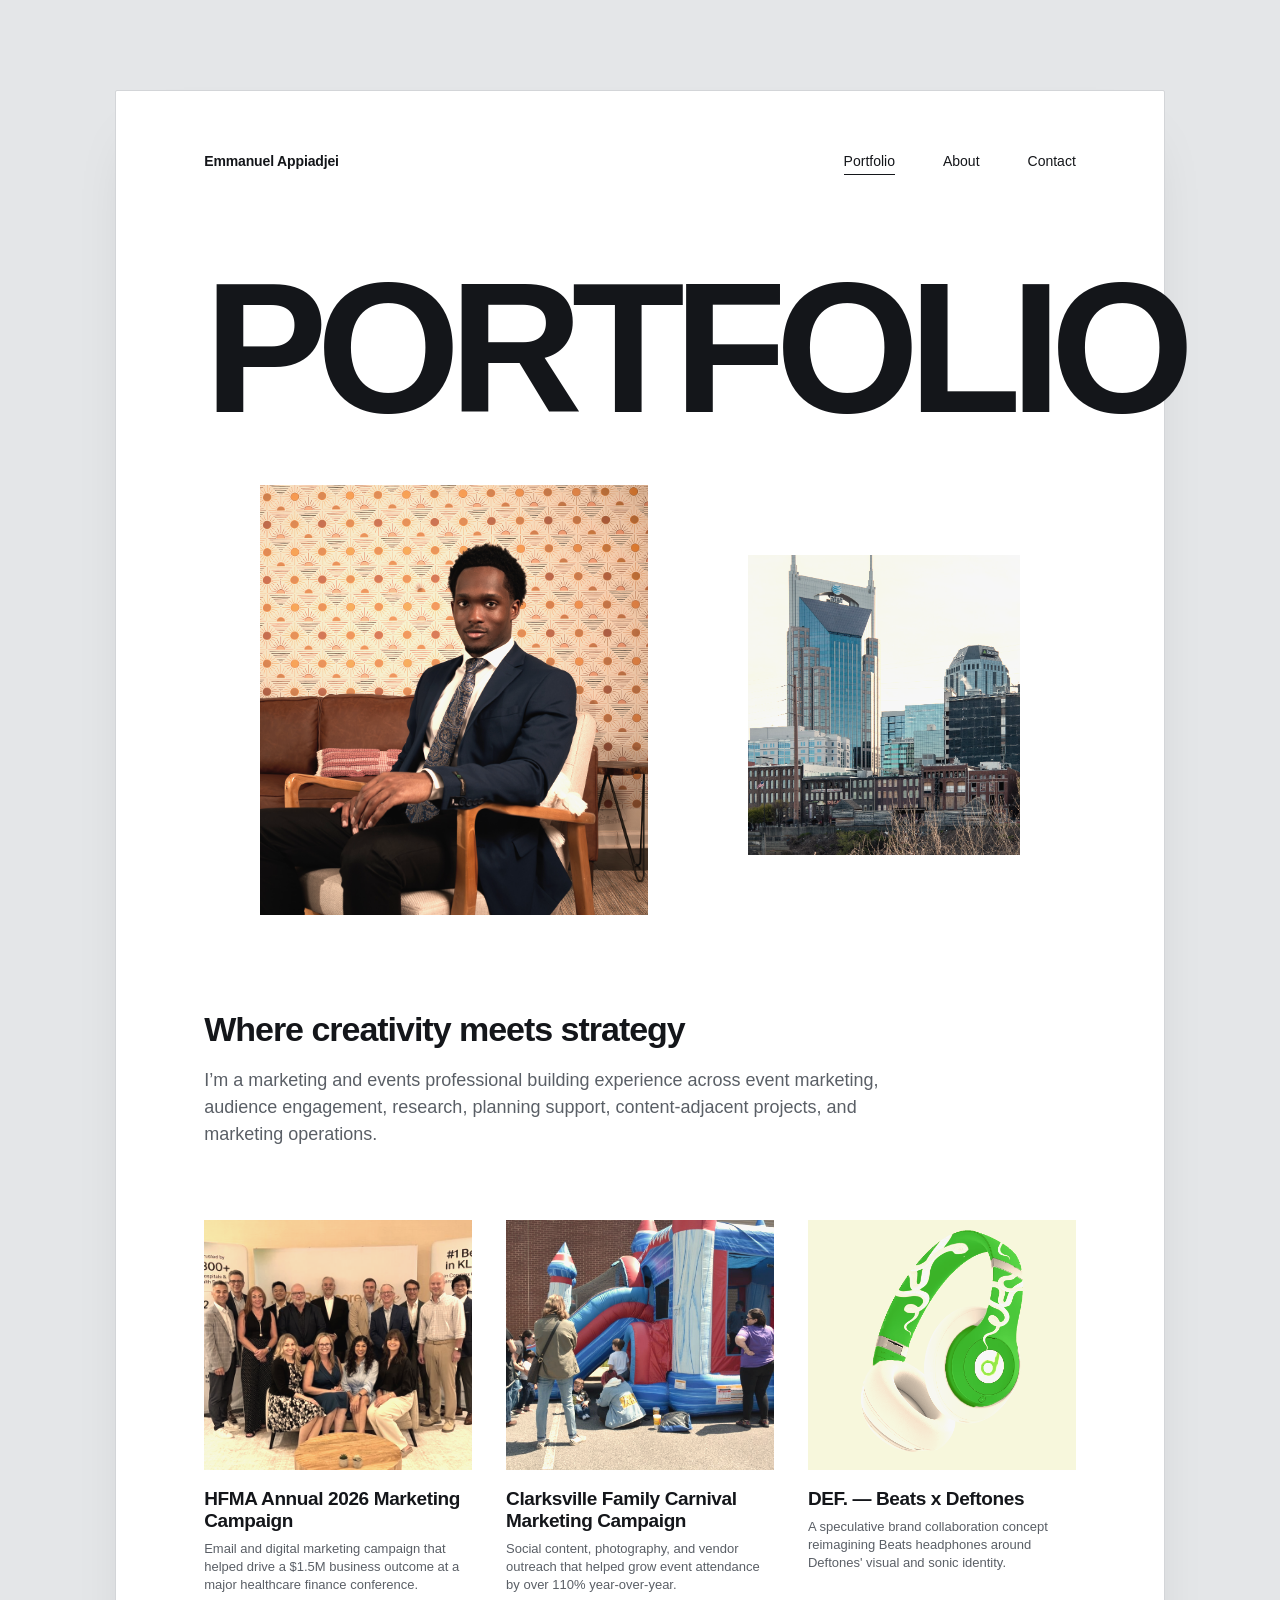
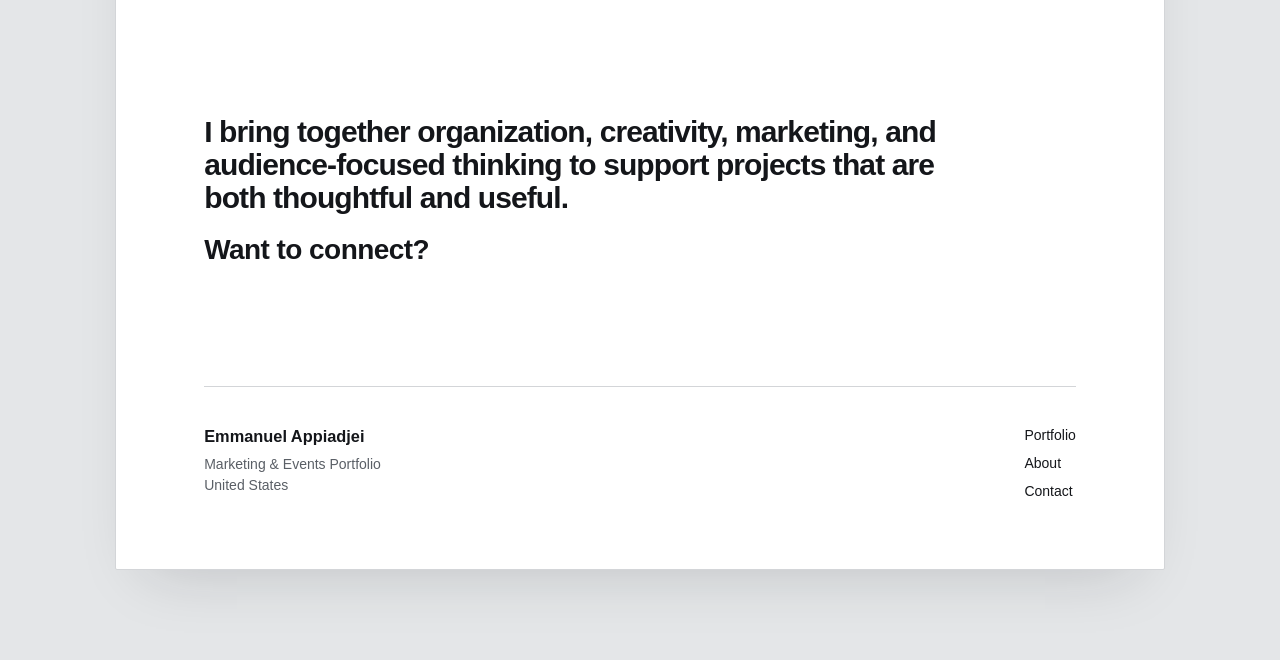
==== index.html @ 3b43c5be "Update index.html" ====
<!DOCTYPE html>
<html lang="en">
<head>
  <meta charset="UTF-8" />
  <meta name="viewport" content="width=device-width, initial-scale=1.0" />
  <title>Emmanuel Appiadjei | Marketing Portfolio</title>
  <link rel="stylesheet" href="style.css" />
</head>

<body>
  <main class="page">

    <header class="nav">
      <a href="index.html" class="brand">Emmanuel Appiadjei</a>

      <nav>
        <a href="index.html" class="active">Portfolio</a>
        <a href="#about">About</a>
        <a href="mailto:youremail@example.com">Contact</a>
      </nav>
    </header>

    <section class="hero">
      <h1>PORTFOLIO</h1>

      <div class="hero-images">
        <img src="images/hero-large.jpg" alt="Portrait" class="hero-image hero-image-large" />
        <img src="images/hero-small.jpg" alt="Landmark" class="hero-image hero-image-small" />
      </div>
    </section>

    <section id="about" class="intro">
      <h2>Where creativity meets strategy</h2>
      <p>
        I’m a marketing and events professional building experience across event marketing,
        audience engagement, research, planning support, content-adjacent projects, and
        marketing operations.
      </p>
    </section>

    <section class="selected-work">
      <div class="project-grid">

        <a href="hfma-annual.html" class="project-card">
          <img src="images/project-hfma.jpg" alt="HFMA Annual 2026 Marketing Campaign" class="project-image" />
          <h3>HFMA Annual 2026 Marketing Campaign</h3>
          <p>
            Email and digital marketing campaign that helped drive a $1.5M business outcome at a major healthcare finance conference.
          </p>
        </a>

        <a href="family-carnival-campaign.html" class="project-card">
          <img src="images/project-carnival.jpg" alt="Clarksville Family Carnival Marketing Campaign" class="project-image" />
          <h3>Clarksville Family Carnival Marketing Campaign</h3>
          <p>
            Social content, photography, and vendor outreach that helped grow event attendance by over 110% year-over-year.
          </p>
        </a>

        <a href="beats-deftones-campaign.html" class="project-card">
          <img src="images/project-deftones.jpg" alt="D. — Beats x Deftones Campaign Concept" class="project-image" />
          <h3>DEF. — Beats x Deftones</h3>
          <p>
            A speculative brand collaboration concept reimagining Beats headphones around Deftones' visual and sonic identity.
          </p>
        </a>

      </div>
    </section>

    <section class="statement">
      <p>
        I bring together organization, creativity, marketing, and audience-focused thinking
        to support projects that are both thoughtful and useful.
      </p>

      <h2>Want to connect?</h2>
    </section>

    <footer class="footer">
      <div>
        <h3>Emmanuel Appiadjei</h3>
        <p>Marketing & Events Portfolio</p>
        <p>United States</p>
      </div>

      <nav>
        <a href="index.html">Portfolio</a>
        <a href="#about">About</a>
        <a href="mailto:youremail@example.com">Contact</a>
      </nav>
    </footer>

  </main>
</body>
</html>
---- style.css ----
:root {
  --grey-backdrop: #e4e6e8;
  --ink: #14161a;
  --muted: #5a5f66;
  --hairline: #d3d5d8;
  --card: #ffffff;
}

* {
  margin: 0;
  padding: 0;
  box-sizing: border-box;
}

html {
  scroll-behavior: smooth;
}

body {
  font-family: "Helvetica Neue", Arial, Helvetica, sans-serif;
  background: var(--grey-backdrop);
  color: var(--ink);
}

.page {
  width: min(82%, 1180px);
  margin: 90px auto;
  background: var(--card);
  border: 1px solid var(--hairline);
  border-radius: 2px;
  box-shadow: 0 30px 60px -30px rgba(20, 22, 26, 0.18);
  padding: 62px 88px 70px;
}

/* NAVIGATION */

.nav {
  display: flex;
  justify-content: space-between;
  align-items: center;
  margin-bottom: 95px;
  font-size: 14px;
}

.brand {
  color: var(--ink);
  text-decoration: none;
  font-weight: 700;
  letter-spacing: -0.01em;
}

.nav nav {
  display: flex;
  gap: 48px;
}

.nav a {
  color: var(--ink);
  text-decoration: none;
  padding-bottom: 5px;
  border-bottom: 1px solid transparent;
  transition: border-color 0.2s ease;
}

.nav a.active,
.nav a:hover {
  border-bottom: 1px solid var(--ink);
}

/* HERO */

.hero h1 {
  font-size: clamp(88px, 15vw, 185px);
  line-height: 0.85;
  letter-spacing: -0.06em;
  font-weight: 800;
  margin-bottom: 58px;
  text-align: center;
}

.hero-images {
  display: grid;
  grid-template-columns: 1fr 0.7fr;
  gap: 100px;
  align-items: start;
  max-width: 760px;
  margin: 0 auto 95px;
}

.hero-image {
  display: block;
  width: 100%;
  filter: sepia(0.4) saturate(1.3) hue-rotate(-8deg) brightness(1.08) contrast(0.94);
  object-fit: cover;
  background-color: #d9d9d9;
}

.hero-image-large {
  height: 430px;
}

.hero-image-small {
  height: 300px;
  margin-top: 70px;
}

/* INTRO */

.intro {
  margin-bottom: 72px;
}

.intro h2 {
  font-size: 34px;
  letter-spacing: -0.03em;
  font-weight: 600;
  margin-bottom: 18px;
}

.intro p {
  max-width: 680px;
  color: var(--muted);
  font-size: 18px;
  line-height: 1.5;
}

/* PROJECTS */

.selected-work {
  margin-bottom: 120px;
}

.project-grid {
  display: grid;
  grid-template-columns: repeat(3, 1fr);
  gap: 34px;
}

.project-card {
  display: block;
  color: var(--ink);
  text-decoration: none;
}

.project-card:hover h3 {
  text-decoration: underline;
}

.project-card:hover .project-image {
  transform: translateY(-5px);
}

.project-image {
  display: block;
  width: 100%;
  height: 250px;
  margin-bottom: 18px;
  filter: sepia(0.4) saturate(1.3) hue-rotate(-8deg) brightness(1.08) contrast(0.94);
  object-fit: cover;
  background-color: #dcdcdc;
  transition: transform 0.25s ease;
}

.project-card h3 {
  font-size: 19px;
  line-height: 1.15;
  letter-spacing: -0.02em;
  font-weight: 600;
  margin-bottom: 8px;
}

.project-card p {
  color: var(--muted);
  font-size: 13px;
  line-height: 1.4;
}

/* STATEMENT */

.statement {
  max-width: 760px;
  margin-bottom: 120px;
}

.statement p {
  font-size: 30px;
  line-height: 1.1;
  font-weight: 700;
  letter-spacing: -0.03em;
  margin-bottom: 20px;
}

.statement h2 {
  font-size: 28px;
  font-weight: 600;
  letter-spacing: -0.02em;
}

/* FOOTER */

.footer {
  display: flex;
  justify-content: space-between;
  align-items: flex-start;
  padding-top: 40px;
  border-top: 1px solid var(--hairline);
  font-size: 14px;
}

.footer h3 {
  margin-bottom: 10px;
  font-weight: 600;
}

.footer p {
  color: var(--muted);
  margin-bottom: 5px;
}

.footer nav {
  display: flex;
  flex-direction: column;
  gap: 12px;
}

.footer a {
  color: var(--ink);
  text-decoration: none;
}

.footer a:hover {
  text-decoration: underline;
}

/* CASE STUDY PAGES */

.case-page {
  width: min(82%, 1180px);
  margin: 90px auto;
  background: var(--card);
  border: 1px solid var(--hairline);
  border-radius: 2px;
  box-shadow: 0 30px 60px -30px rgba(20, 22, 26, 0.18);
  padding: 62px 88px 80px;
}

.back-link {
  display: inline-block;
  margin-bottom: 60px;
  color: var(--ink);
  text-decoration: none;
  font-size: 14px;
}

.back-link:hover {
  text-decoration: underline;
}

.case-hero h1 {
  font-size: clamp(54px, 8vw, 110px);
  line-height: 0.95;
  letter-spacing: -0.045em;
  font-weight: 800;
  margin-bottom: 28px;
}

.case-subtitle {
  max-width: 760px;
  font-size: 24px;
  line-height: 1.3;
  font-weight: 600;
  color: var(--muted);
  margin-bottom: 70px;
}

.case-details {
  display: grid;
  grid-template-columns: repeat(3, 1fr);
  gap: 34px;
  padding: 28px 0;
  border-top: 1px solid var(--hairline);
  border-bottom: 1px solid var(--hairline);
  margin-bottom: 75px;
}

.case-details h3 {
  font-size: 13px;
  text-transform: uppercase;
  letter-spacing: 0.12em;
  margin-bottom: 12px;
  color: var(--muted);
}

.case-details p {
  color: var(--ink);
  line-height: 1.4;
}

.case-section {
  margin-bottom: 60px;
}

.case-section h2 {
  font-size: 34px;
  font-weight: 600;
  letter-spacing: -0.03em;
  margin-bottom: 18px;
}

.case-section p,
.case-section li {
  font-size: 18px;
  line-height: 1.55;
  color: var(--muted);
}

.case-section ul {
  padding-left: 22px;
}

.case-section a {
  color: var(--ink);
  text-decoration: underline;
  text-decoration-color: var(--hairline);
}

.case-section a:hover {
  text-decoration-color: var(--ink);
}

/* CANVA EMBED */

.canva-embed {
  position: relative;
  width: 100%;
  height: 0;
  padding-top: 56.25%;
  margin: 24px 0 12px;
  overflow: hidden;
  border-radius: 4px;
  border: 1px solid var(--hairline);
}

.canva-embed iframe {
  position: absolute;
  width: 100%;
  height: 100%;
  top: 0;
  left: 0;
  border: none;
}

.canva-credit {
  font-size: 13px;
  color: var(--muted);
}

/* CASE HIGHLIGHT STAT */

.case-highlight {
  border-top: 1px solid var(--hairline);
  border-bottom: 1px solid var(--hairline);
  padding: 40px 0;
  margin-bottom: 75px;
}

.highlight-number {
  font-size: clamp(48px, 8vw, 84px);
  font-weight: 800;
  letter-spacing: -0.03em;
  line-height: 1;
  margin-bottom: 12px;
}

.highlight-label {
  max-width: 520px;
  font-size: 16px;
  line-height: 1.4;
  color: var(--muted);
}

/* SPLIT HIGHLIGHT (main stat + smaller secondary stat) */

.case-highlight-split {
  display: flex;
  gap: 48px;
  border-top: 1px solid var(--hairline);
  border-bottom: 1px solid var(--hairline);
  padding: 40px 0;
  margin-bottom: 75px;
}

.highlight-main {
  flex: 1;
}

.highlight-secondary {
  flex: 1;
  padding-left: 48px;
  border-left: 1px solid var(--hairline);
}

.highlight-secondary-kicker {
  font-size: 12px;
  text-transform: uppercase;
  letter-spacing: 0.1em;
  color: var(--muted);
  margin-bottom: 10px;
}

.highlight-secondary-number {
  font-size: clamp(28px, 4vw, 40px);
  font-weight: 800;
  letter-spacing: -0.02em;
  color: var(--ink);
  margin-bottom: 10px;
}

.highlight-secondary-label {
  max-width: 420px;
  font-size: 14px;
  line-height: 1.45;
  color: var(--muted);
}

/* CASE GALLERY */

.case-gallery {
  display: grid;
  grid-template-columns: repeat(3, 1fr);
  grid-auto-rows: 160px;
  gap: 16px;
  margin-bottom: 75px;
}

.case-gallery img {
  display: block;
  width: 100%;
  height: 100%;
  object-fit: cover;
  filter: sepia(0.4) saturate(1.3) hue-rotate(-8deg) brightness(1.08) contrast(0.94);
}

.case-gallery .g-large {
  grid-column: span 2;
  grid-row: span 2;
}

/* WIDE GALLERY (clean 2x2 grid) */

.case-gallery-wide {
  display: grid;
  grid-template-columns: repeat(2, 1fr);
  gap: 16px;
  margin-bottom: 50px;
}

.case-gallery-wide img {
  display: block;
  width: 100%;
  height: 260px;
  object-fit: cover;
  filter: sepia(0.4) saturate(1.3) hue-rotate(-8deg) brightness(1.08) contrast(0.94);
  border-radius: 1px;
}

/* VIDEO EMBED */

.case-video {
  display: flex;
  gap: 32px;
  align-items: center;
  margin-bottom: 75px;
  padding-top: 40px;
  border-top: 1px solid var(--hairline);
}

.case-video-text {
  flex: 1;
  min-width: 0;
}

.case-video-label {
  font-size: 22px;
  font-weight: 600;
  letter-spacing: -0.02em;
  color: var(--ink);
  margin-bottom: 10px;
}

.case-video-caption {
  font-size: 15px;
  line-height: 1.5;
  color: var(--muted);
  max-width: 380px;
}

.case-video-embed {
  flex: 0 0 auto;
  width: 280px;
}

.case-video-embed iframe {
  border-radius: 2px;
}

/* MOBILE */

@media (max-width: 850px) {
  .page,
  .case-page {
    width: 94%;
    margin: 24px auto;
    padding: 34px 24px 50px;
  }

  .nav {
    align-items: flex-start;
    gap: 20px;
    margin-bottom: 65px;
  }

  .nav nav {
    gap: 20px;
    font-size: 12px;
  }

  .hero h1 {
    font-size: clamp(64px, 20vw, 120px);
  }

  .hero-images {
    grid-template-columns: 1fr;
    gap: 24px;
    margin-bottom: 65px;
  }

  .hero-image-large,
  .hero-image-small {
    height: 280px;
    margin-top: 0;
  }

  .project-grid,
  .case-details {
    grid-template-columns: 1fr;
  }

  .statement p {
    font-size: 24px;
  }

  .footer {
    flex-direction: column;
    gap: 36px;
  }

  .case-gallery {
    grid-template-columns: 1fr;
    grid-auto-rows: 200px;
  }

  .case-gallery .g-large {
    grid-column: span 1;
    grid-row: span 1;
    height: 220px;
  }

  .highlight-number {
    font-size: 56px;
  }

  .case-highlight-split {
    flex-direction: column;
    gap: 24px;
  }

  .highlight-secondary {
    padding-left: 0;
    border-left: none;
    padding-top: 20px;
    border-top: 1px solid var(--hairline);
  }

  .case-gallery-wide {
    grid-template-columns: 1fr;
  }

  .case-gallery-wide img {
    height: 220px;
  }

  .case-video {
    flex-direction: column-reverse;
    align-items: flex-start;
    gap: 20px;
  }

  .case-video-embed {
    width: 100%;
    max-width: 320px;
  }
}
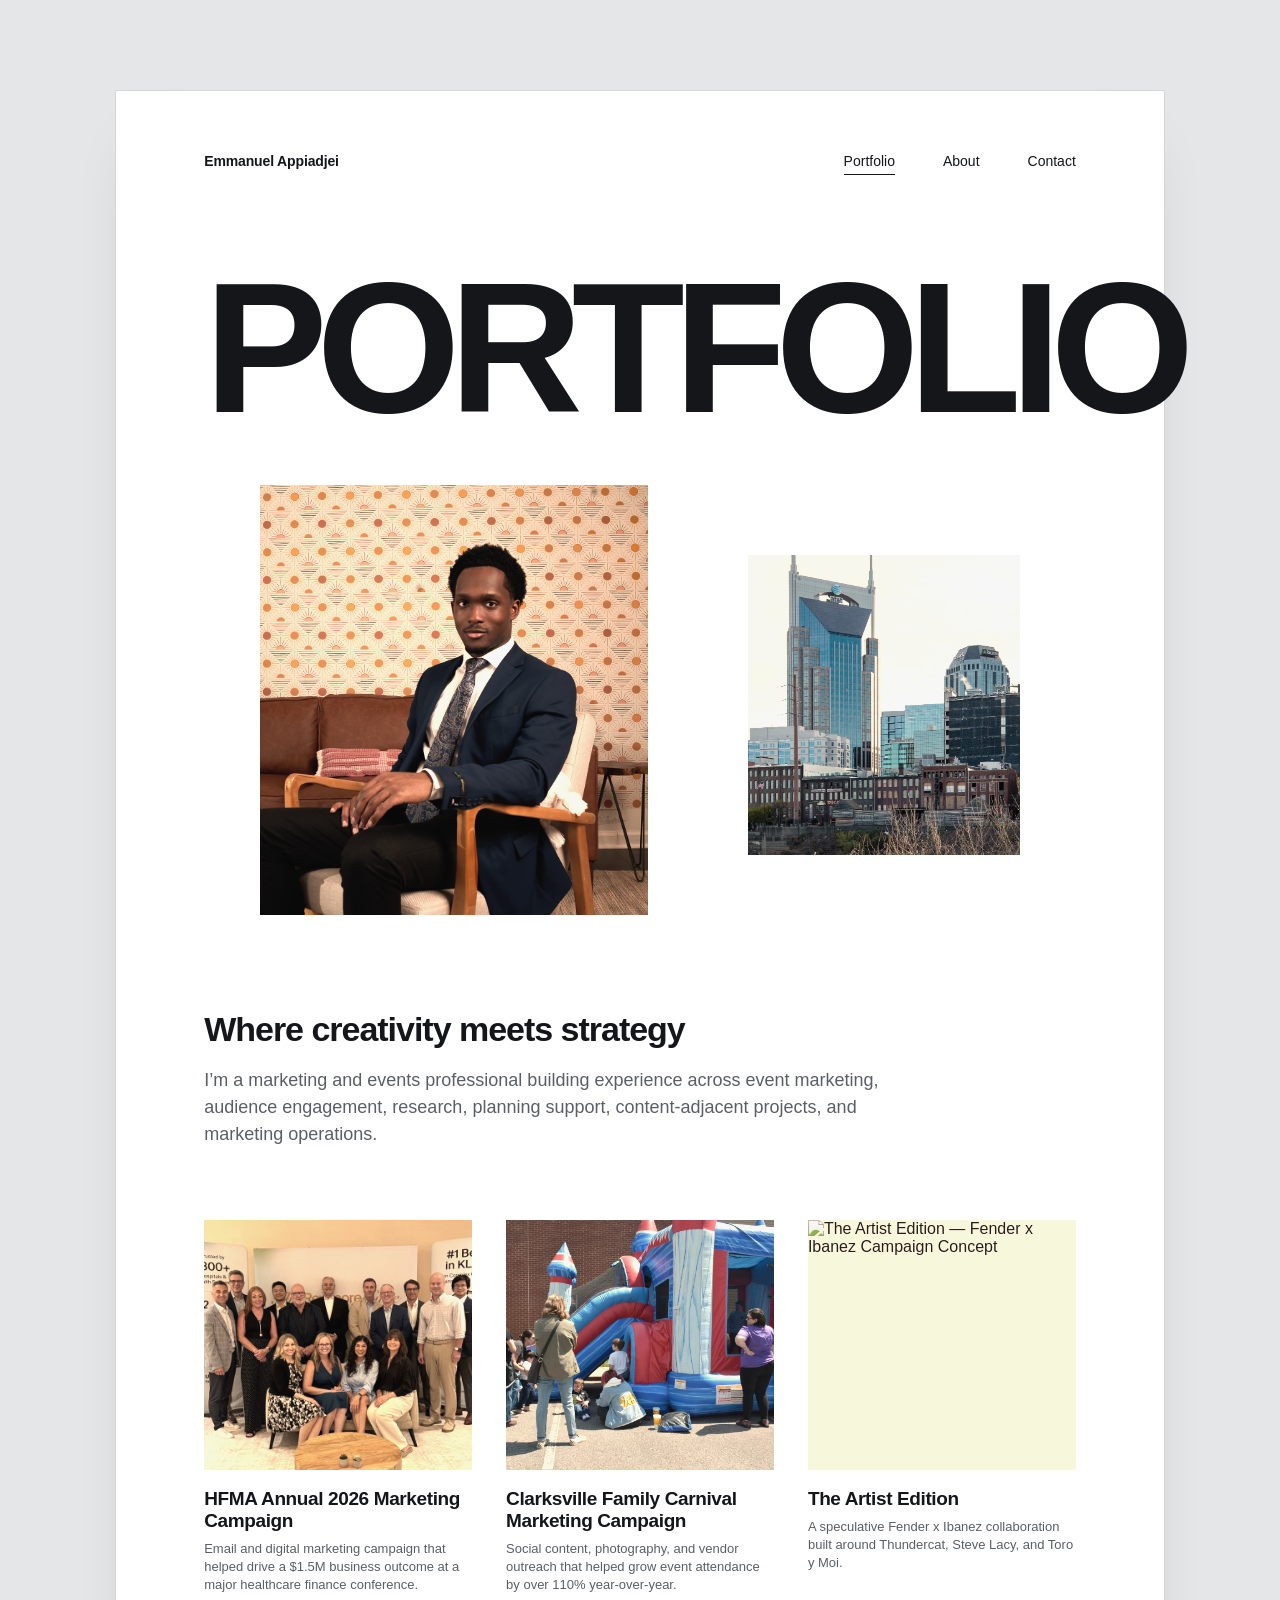
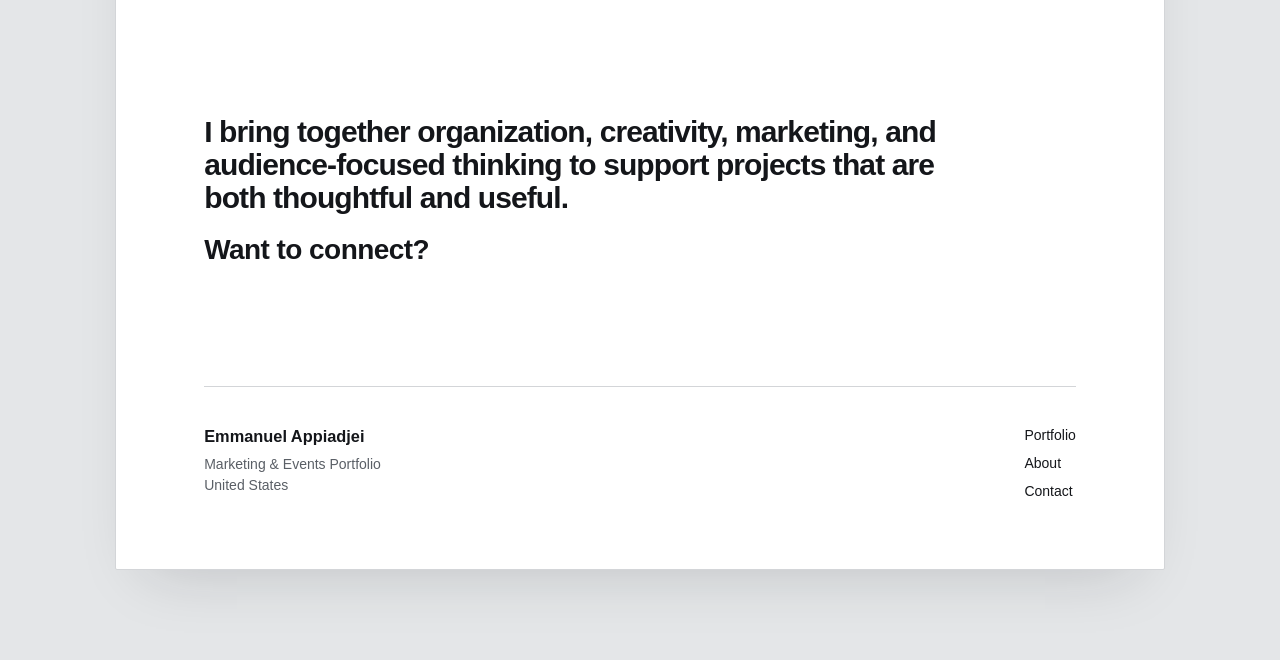
==== commit ad8fcb50: "Update index.html" ====
--- a/index.html
+++ b/index.html
@@ -57,11 +57,11 @@
           </p>
         </a>
 
-        <a href="beats-deftones-campaign.html" class="project-card">
-          <img src="images/project-deftones.jpg" alt="D. — Beats x Deftones Campaign Concept" class="project-image" />
-          <h3>DEF. — Beats x Deftones</h3>
+        <a href="artist-edition-campaign.html" class="project-card">
+          <img src="images/project-artist-edition.jpg" alt="The Artist Edition — Fender x Ibanez Campaign Concept" class="project-image" />
+          <h3>The Artist Edition</h3>
           <p>
-            A speculative brand collaboration concept reimagining Beats headphones around Deftones' visual and sonic identity.
+            A speculative Fender x Ibanez collaboration built around Thundercat, Steve Lacy, and Toro y Moi.
           </p>
         </a>
 
--- a/style.css
+++ b/style.css
@@ -355,6 +355,23 @@
   color: var(--muted);
 }
 
+/* LANDING PAGE PREVIEW */
+
+.landing-preview {
+  width: 100%;
+  height: 480px;
+  margin-top: 16px;
+  border: 1px solid var(--hairline);
+  border-radius: 4px;
+  overflow: hidden;
+}
+
+.landing-preview iframe {
+  width: 100%;
+  height: 100%;
+  border: none;
+}
+
 /* CASE HIGHLIGHT STAT */
 
 .case-highlight {
@@ -600,4 +617,8 @@
     width: 100%;
     max-width: 320px;
   }
-}
+
+  .landing-preview {
+    height: 360px;
+  }
+}
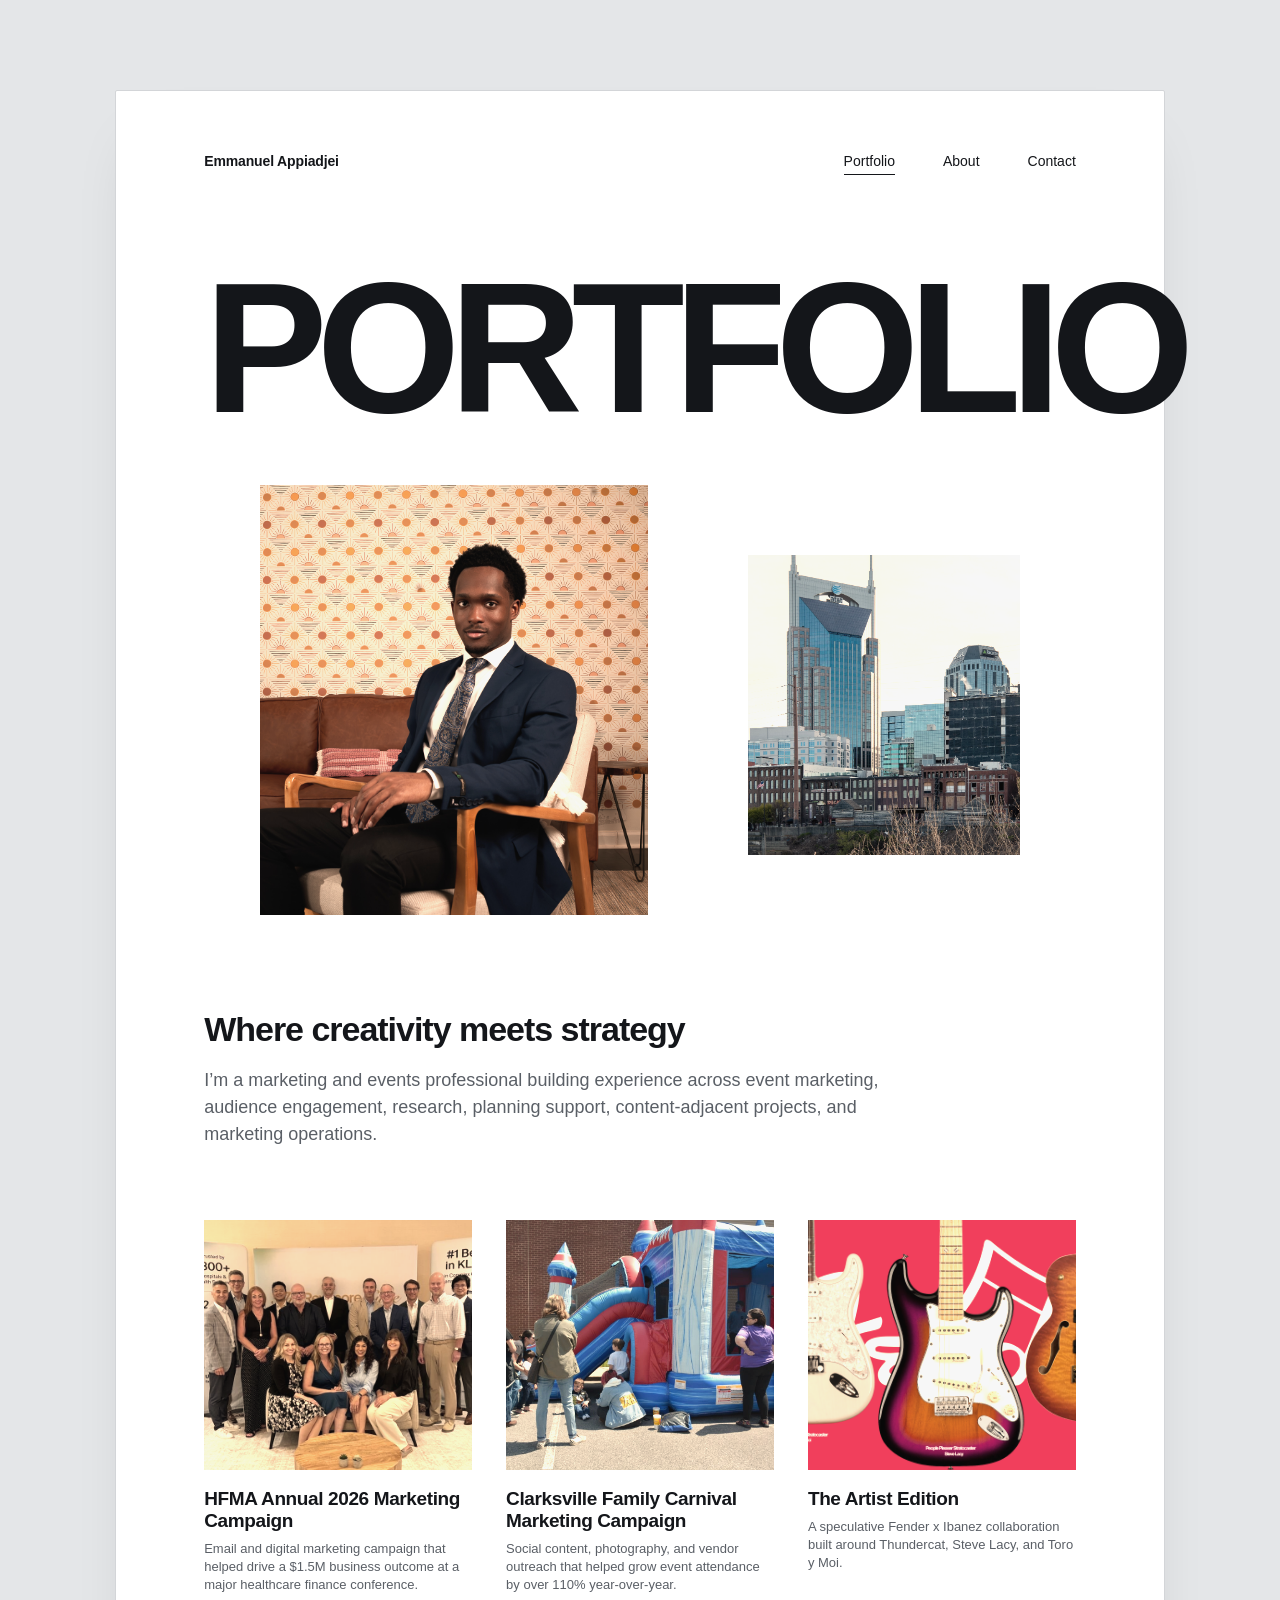
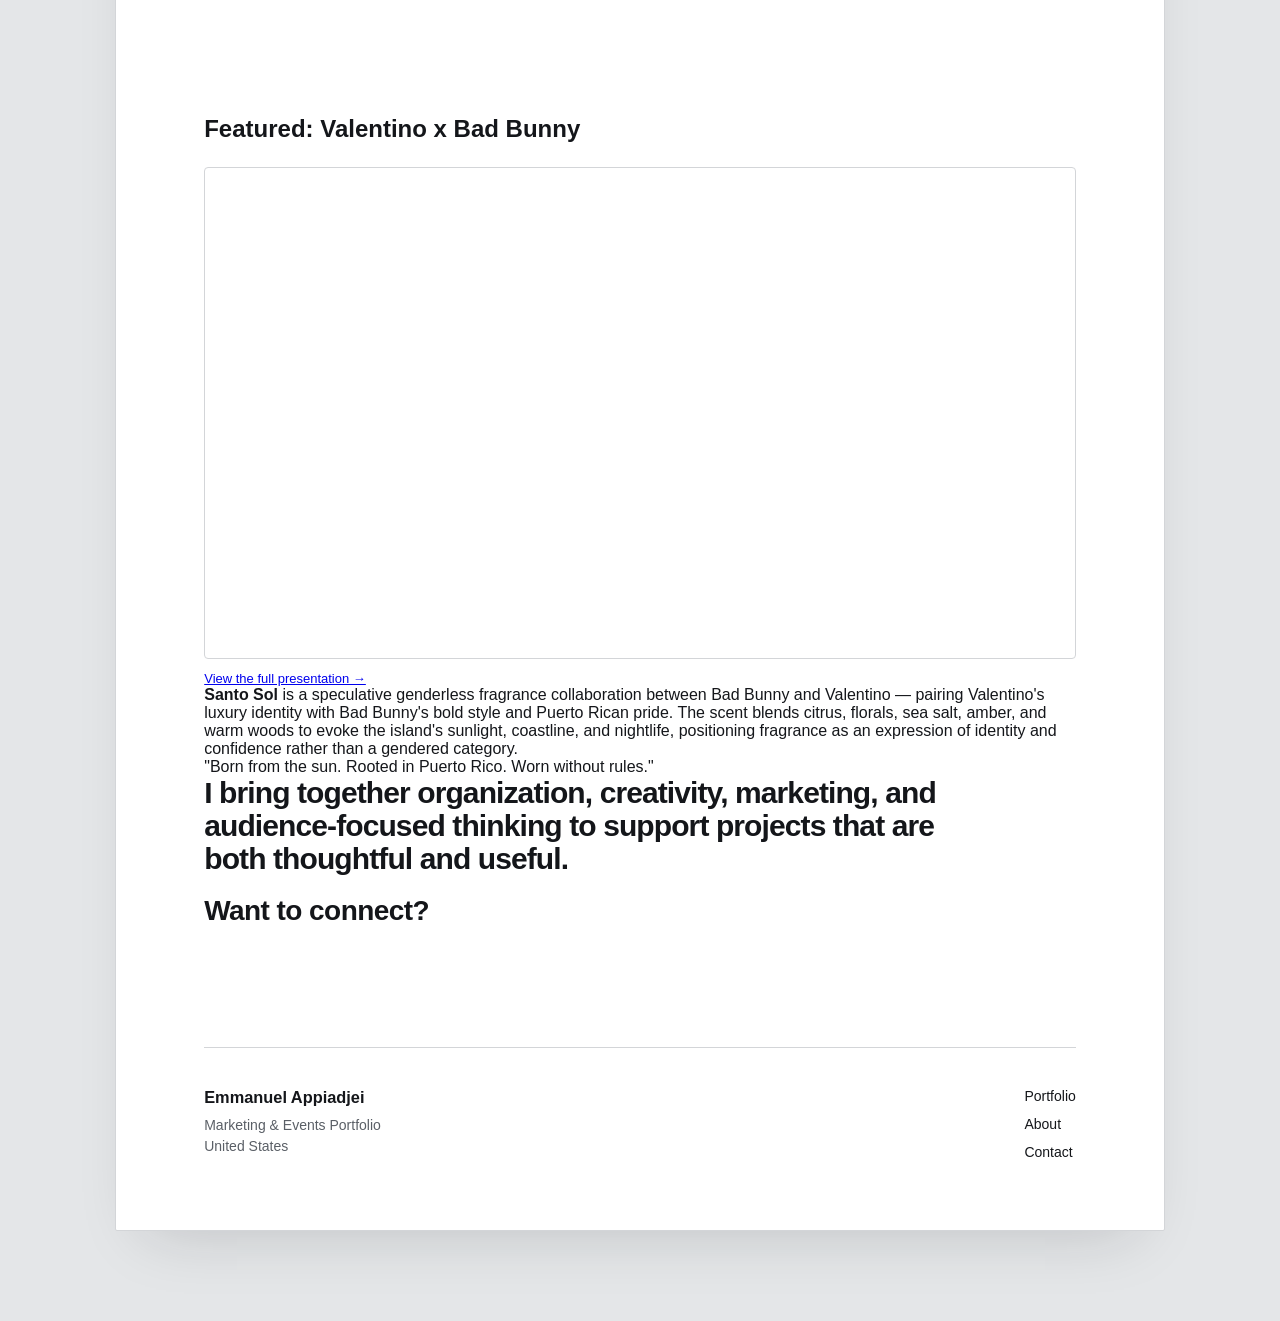
==== commit dc2a3cbf: "Update index.html" ====
--- a/index.html
+++ b/index.html
@@ -68,6 +68,31 @@
       </div>
     </section>
 
+    <section class="featured-campaign">
+      <h2>Featured: Valentino x Bad Bunny</h2>
+      <div class="canva-embed">
+        <iframe
+          loading="lazy"
+          src="https://www.canva.com/design/DAHQOukQoh8/_NCdlS4SZ2cGrai4uS754A/view?embed"
+          allowfullscreen="allowfullscreen"
+          allow="fullscreen">
+        </iframe>
+      </div>
+      <p class="canva-credit">
+        <a href="https://canva.link/k2ntxdfm3bkih6b" target="_blank" rel="noopener">
+          View the full presentation →
+        </a>
+      </p>
+      <p class="featured-description">
+        <strong>Santo Sol</strong> is a speculative genderless fragrance collaboration between Bad Bunny and
+        Valentino — pairing Valentino's luxury identity with Bad Bunny's bold style and Puerto Rican pride.
+        The scent blends citrus, florals, sea salt, amber, and warm woods to evoke the island's sunlight,
+        coastline, and nightlife, positioning fragrance as an expression of identity and confidence rather
+        than a gendered category.
+      </p>
+      <p class="featured-tagline">"Born from the sun. Rooted in Puerto Rico. Worn without rules."</p>
+    </section>
+
     <section class="statement">
       <p>
         I bring together organization, creativity, marketing, and audience-focused thinking
--- a/style.css
+++ b/style.css
@@ -328,6 +328,34 @@
   text-decoration-color: var(--ink);
 }
 
+/* STAT GRID (4 equal benchmark cards) */
+
+.stat-grid {
+  display: grid;
+  grid-template-columns: repeat(4, 1fr);
+  gap: 24px;
+  margin-top: 24px;
+}
+
+.stat-card {
+  border-top: 1px solid var(--hairline);
+  padding-top: 20px;
+}
+
+.stat-number {
+  font-size: clamp(28px, 4vw, 38px);
+  font-weight: 800;
+  letter-spacing: -0.02em;
+  color: var(--ink);
+  margin-bottom: 8px;
+}
+
+.stat-label {
+  font-size: 13px;
+  line-height: 1.4;
+  color: var(--muted);
+}
+
 /* CANVA EMBED */
 
 .canva-embed {
@@ -621,4 +649,8 @@
   .landing-preview {
     height: 360px;
   }
-}
+
+  .stat-grid {
+    grid-template-columns: repeat(2, 1fr);
+  }
+}
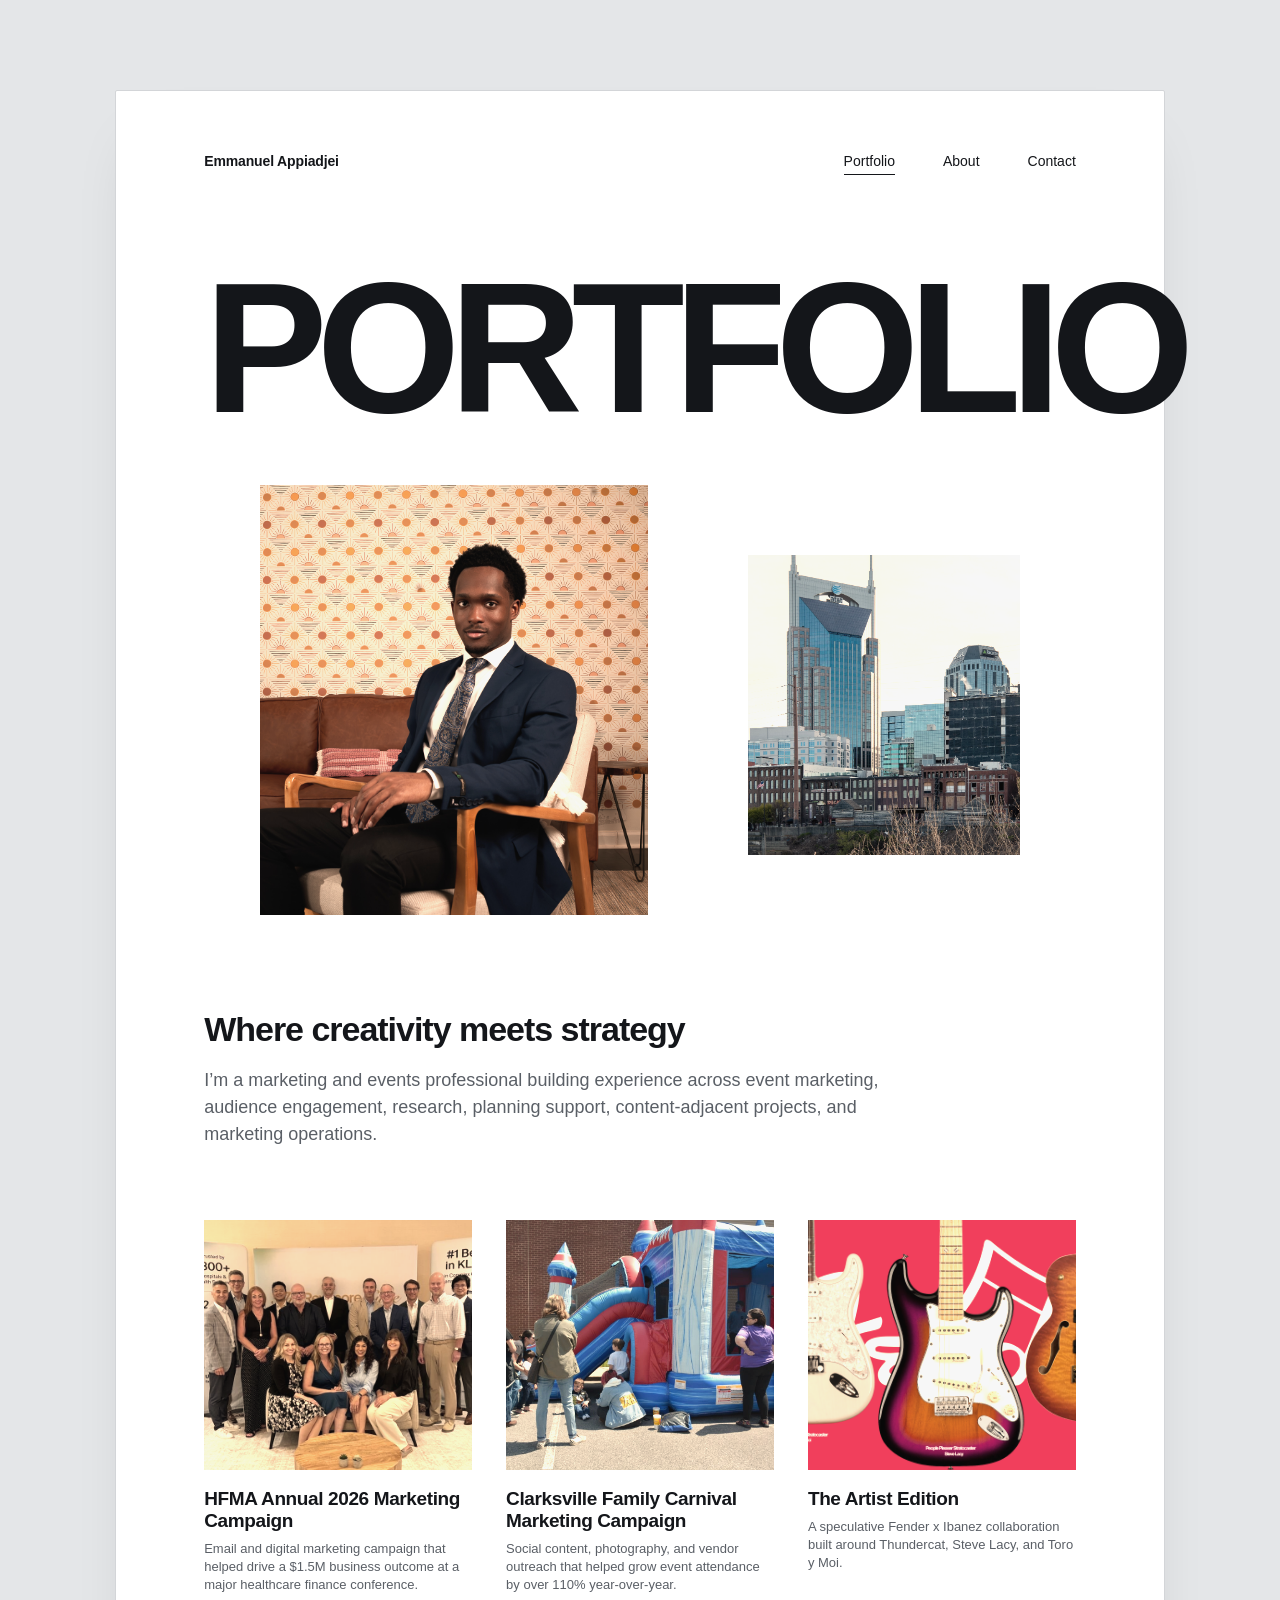
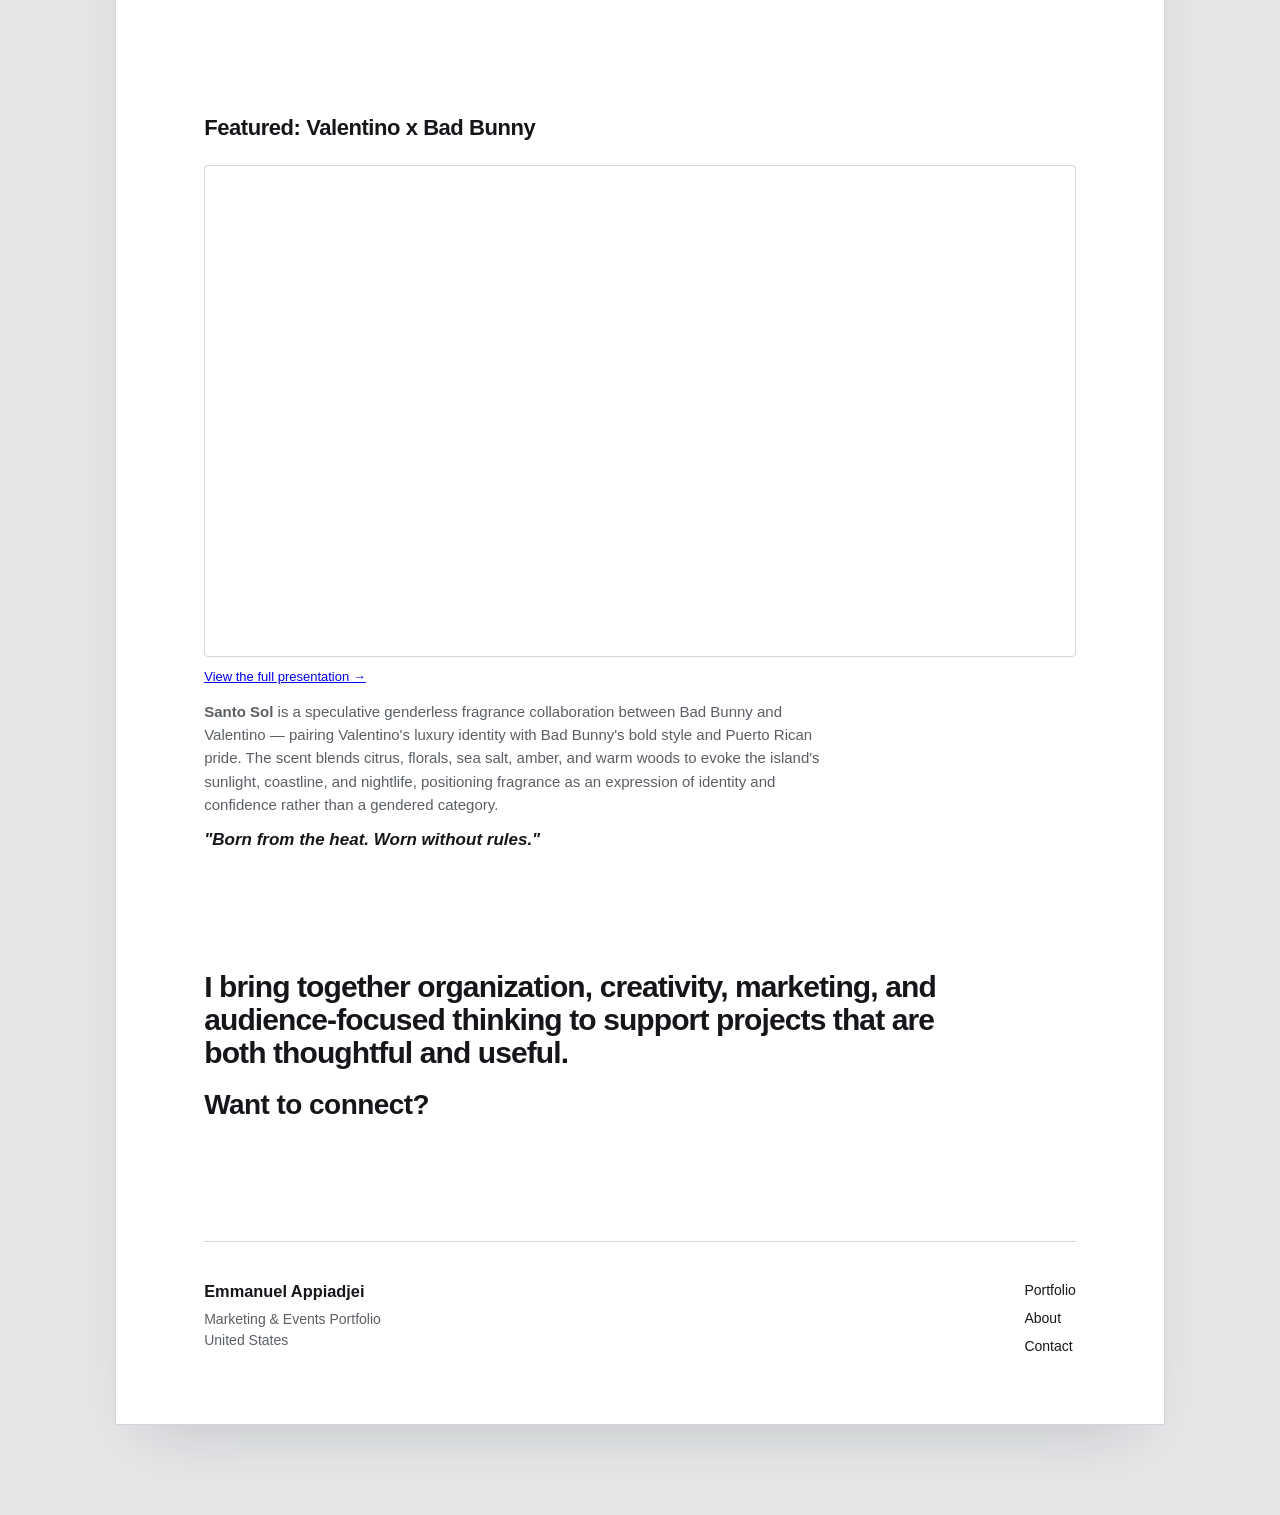
==== commit b36ce414: "Update index.html" ====
--- a/index.html
+++ b/index.html
@@ -90,7 +90,7 @@
         coastline, and nightlife, positioning fragrance as an expression of identity and confidence rather
         than a gendered category.
       </p>
-      <p class="featured-tagline">"Born from the sun. Rooted in Puerto Rico. Worn without rules."</p>
+      <p class="featured-tagline">"Born from the heat. Worn without rules."</p>
     </section>
 
     <section class="statement">
--- a/style.css
+++ b/style.css
@@ -130,6 +130,33 @@
   margin-bottom: 120px;
 }
 
+.featured-campaign {
+  margin-bottom: 120px;
+}
+
+.featured-campaign h2 {
+  font-size: 22px;
+  letter-spacing: -0.02em;
+  font-weight: 600;
+  margin-bottom: 20px;
+}
+
+.featured-description {
+  font-size: 15px;
+  line-height: 1.55;
+  color: var(--muted);
+  max-width: 640px;
+  margin-top: 16px;
+}
+
+.featured-tagline {
+  font-size: 17px;
+  font-style: italic;
+  font-weight: 600;
+  color: var(--ink);
+  margin-top: 14px;
+}
+
 .project-grid {
   display: grid;
   grid-template-columns: repeat(3, 1fr);
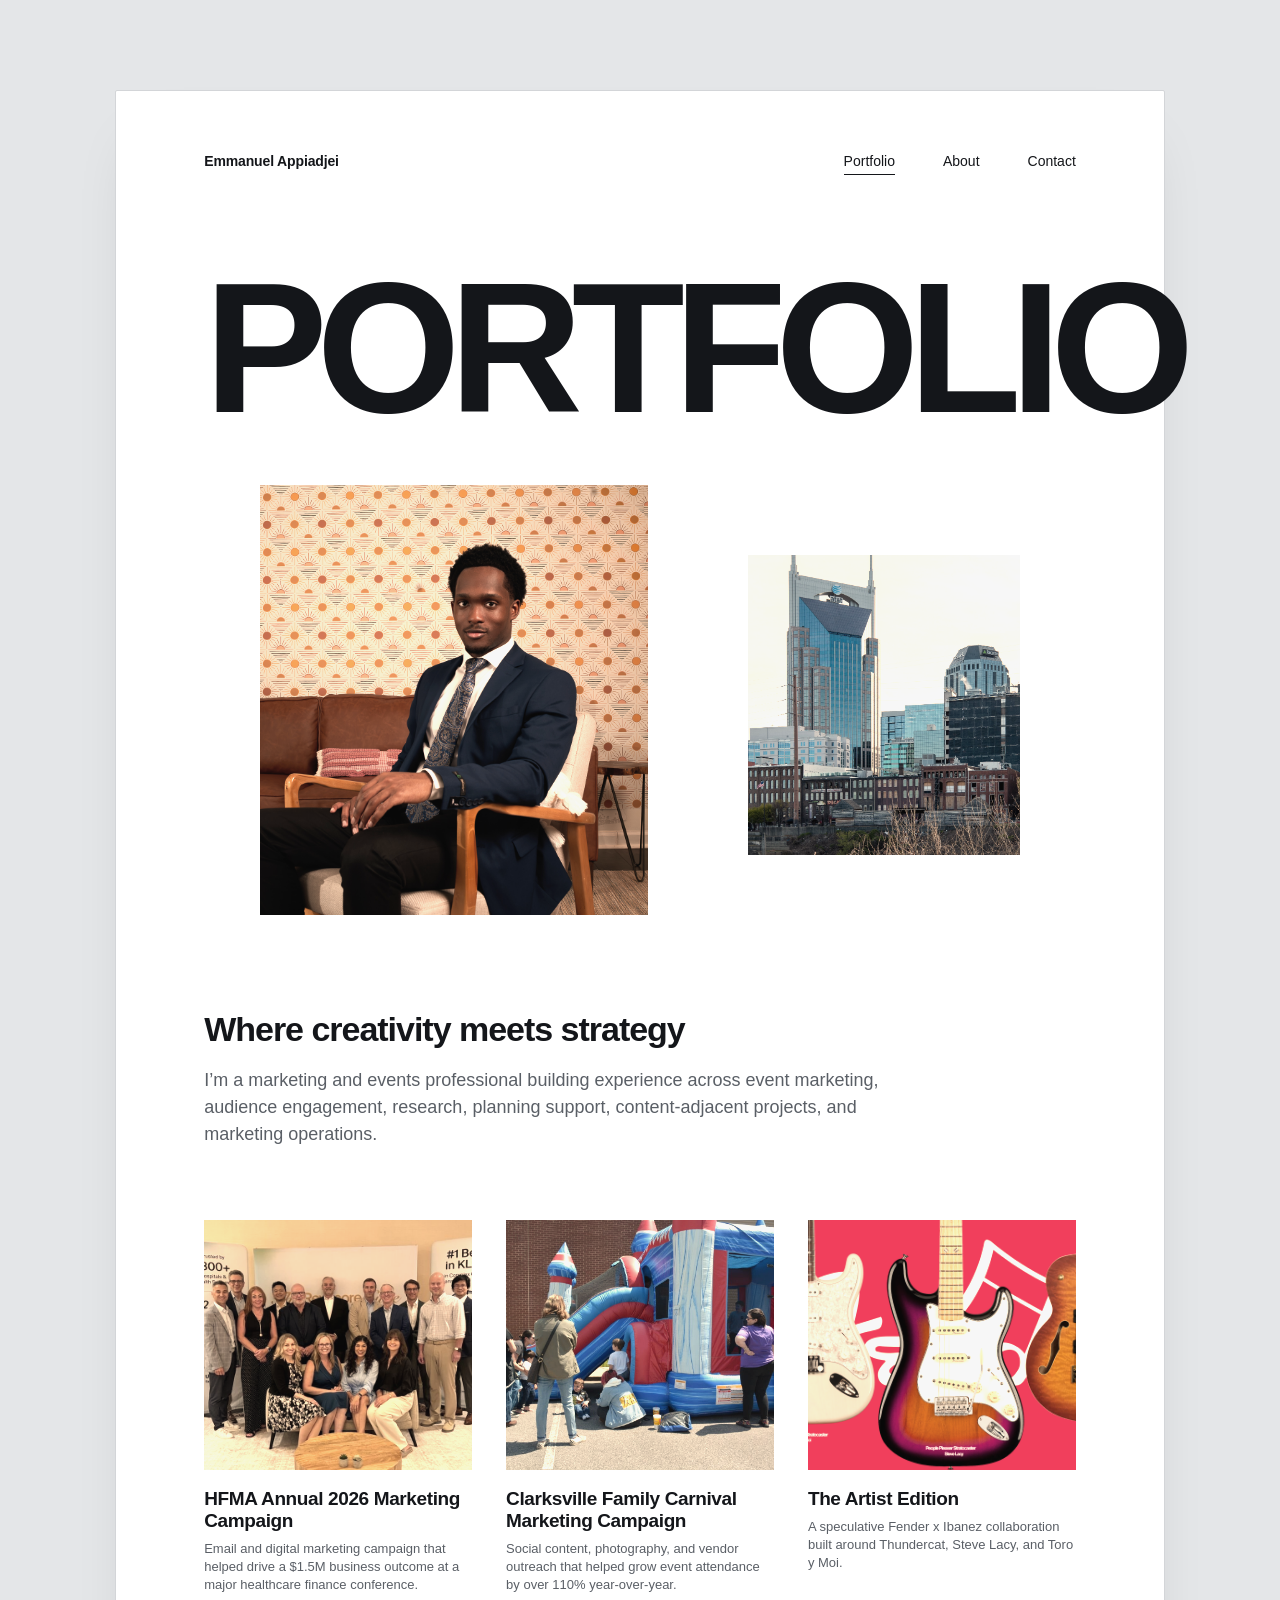
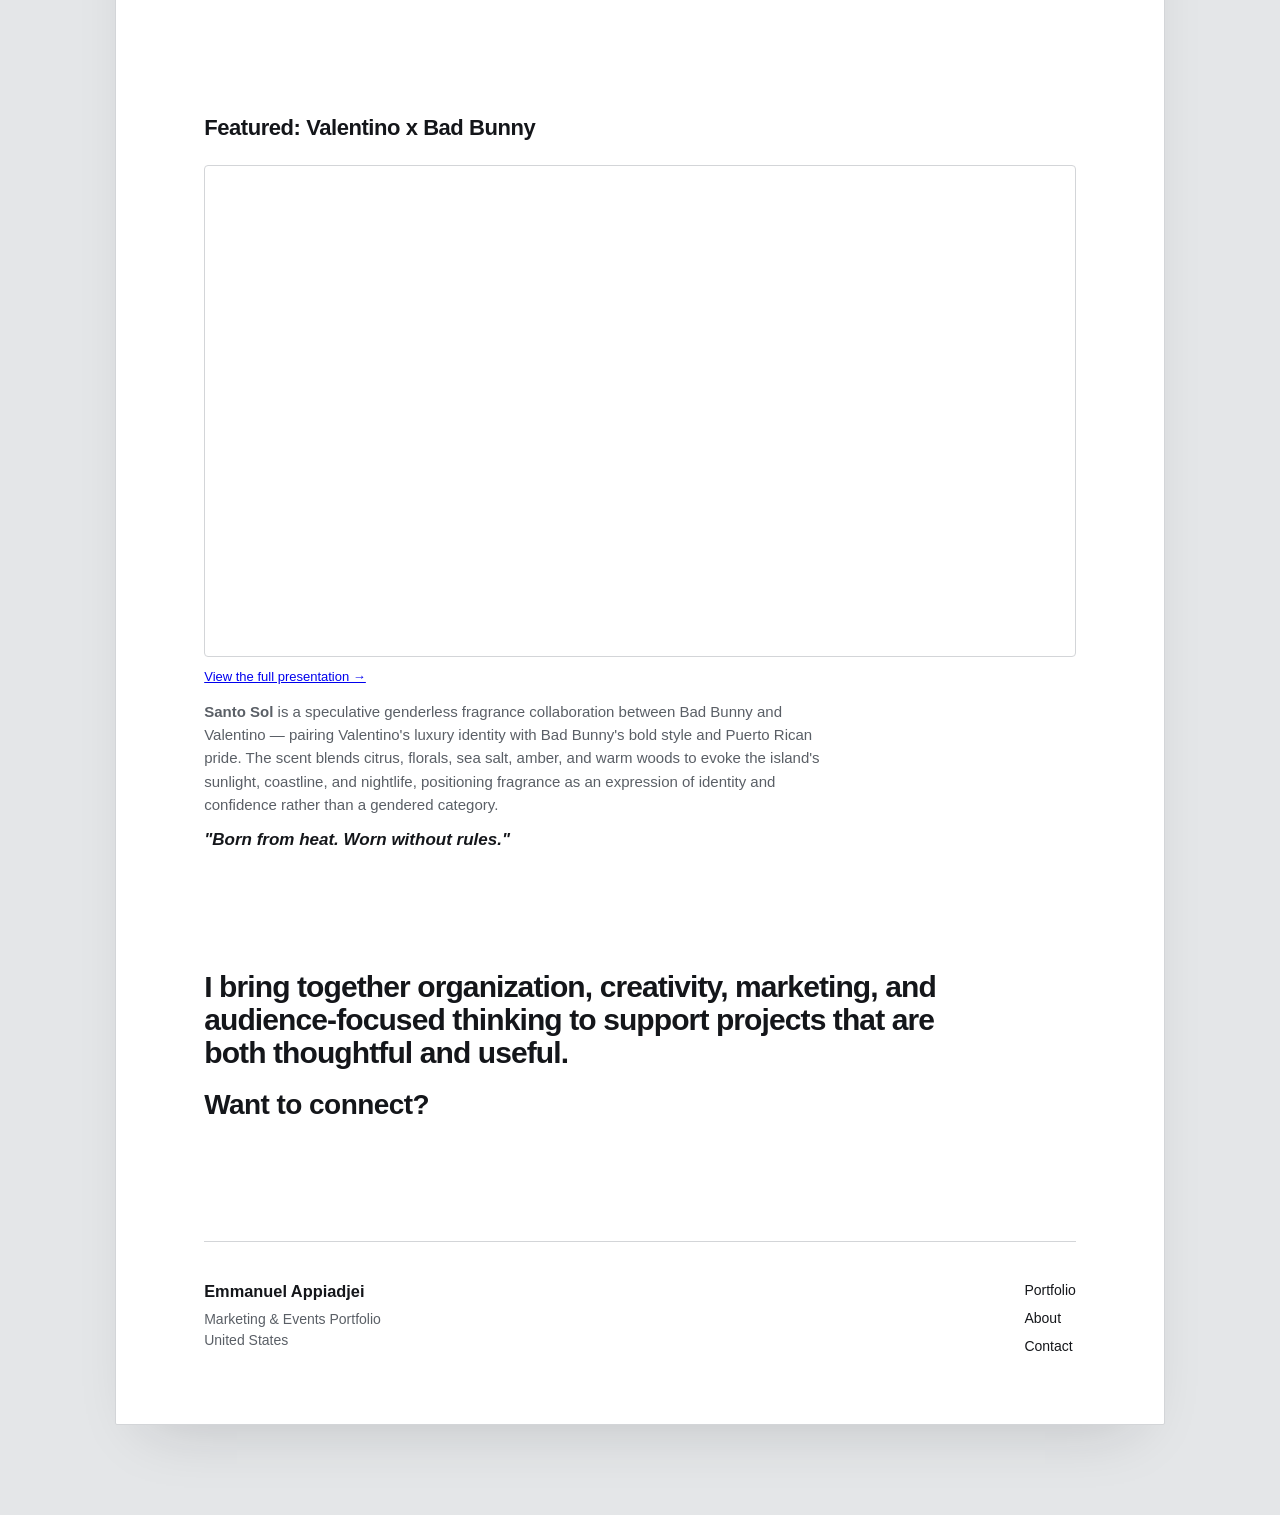
==== commit 634d1056: "Update index.html" ====
--- a/index.html
+++ b/index.html
@@ -90,7 +90,7 @@
         coastline, and nightlife, positioning fragrance as an expression of identity and confidence rather
         than a gendered category.
       </p>
-      <p class="featured-tagline">"Born from the heat. Worn without rules."</p>
+      <p class="featured-tagline">"Born from heat. Worn without rules."</p>
     </section>
 
     <section class="statement">
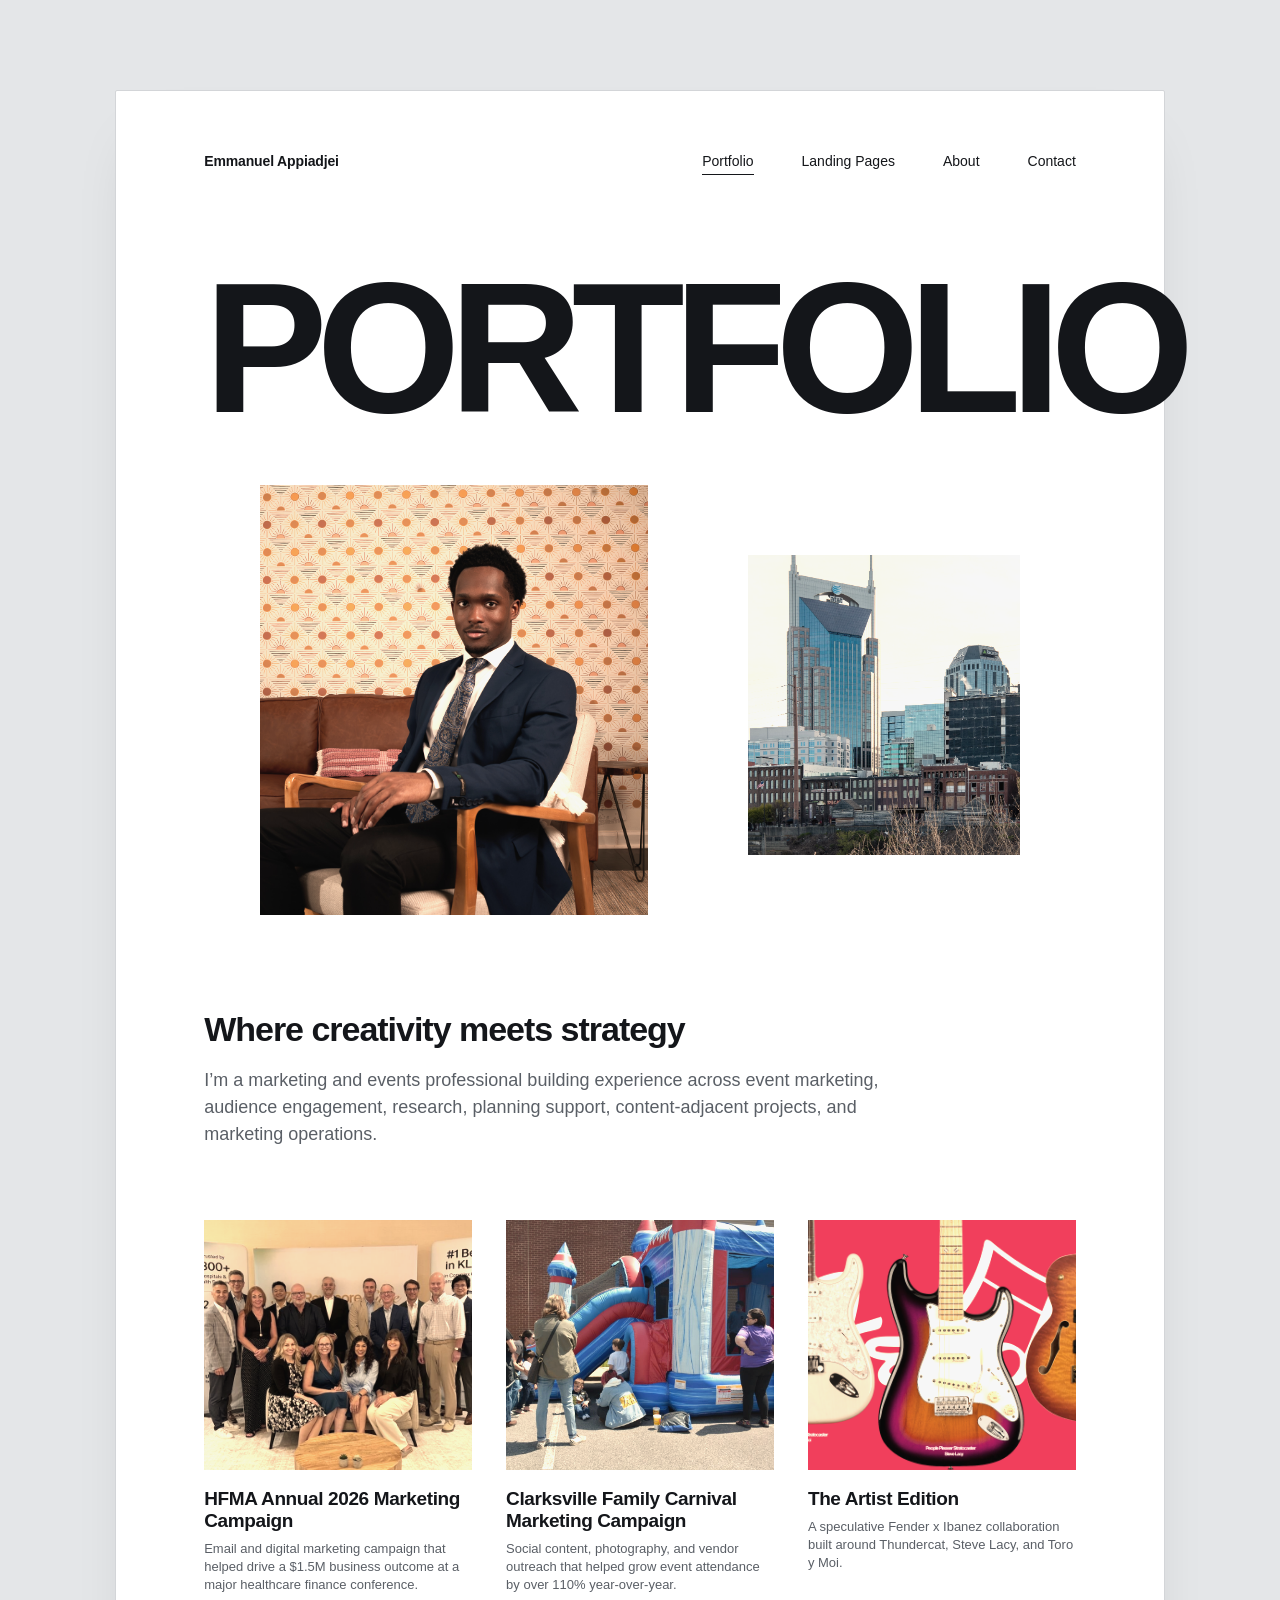
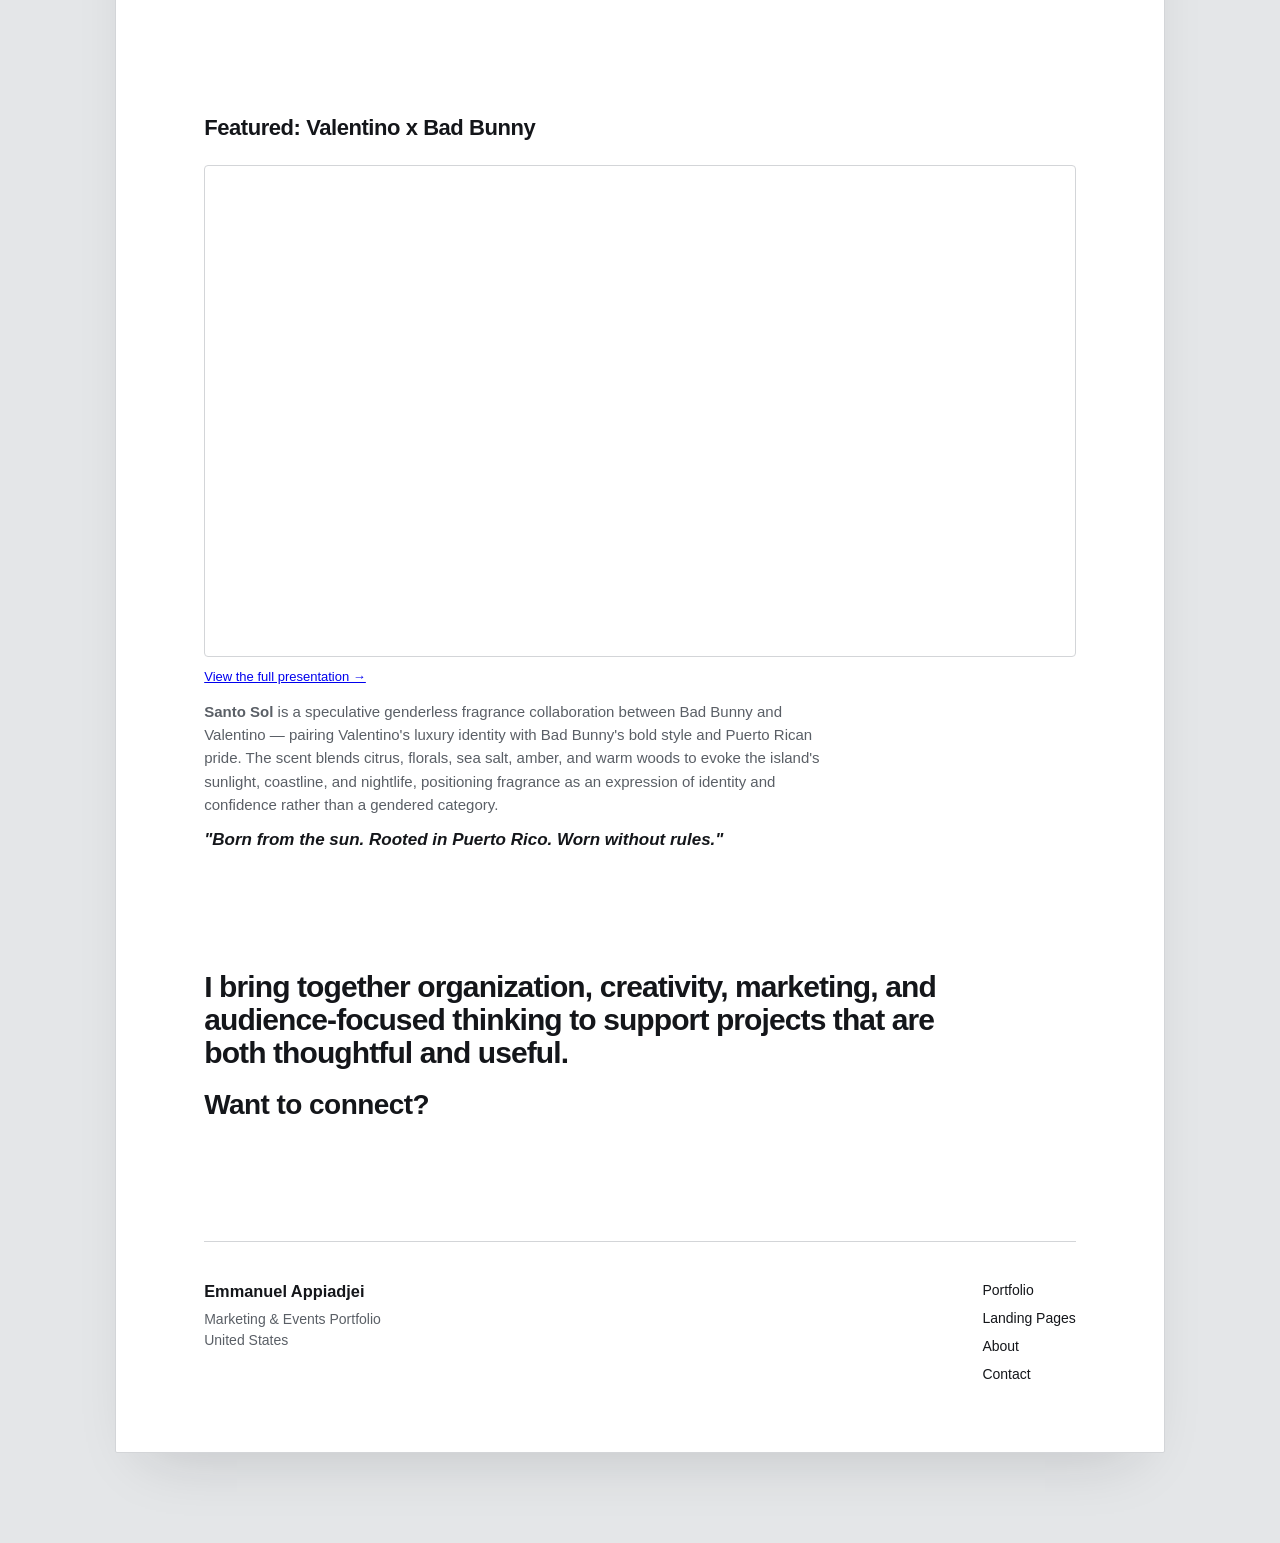
==== commit 23aa5bc1: "Update index.html" ====
--- a/index.html
+++ b/index.html
@@ -15,6 +15,7 @@
 
       <nav>
         <a href="index.html" class="active">Portfolio</a>
+        <a href="landing-pages.html">Landing Pages</a>
         <a href="#about">About</a>
         <a href="mailto:youremail@example.com">Contact</a>
       </nav>
@@ -90,7 +91,7 @@
         coastline, and nightlife, positioning fragrance as an expression of identity and confidence rather
         than a gendered category.
       </p>
-      <p class="featured-tagline">"Born from heat. Worn without rules."</p>
+      <p class="featured-tagline">"Born from the sun. Rooted in Puerto Rico. Worn without rules."</p>
     </section>
 
     <section class="statement">
@@ -111,6 +112,7 @@
 
       <nav>
         <a href="index.html">Portfolio</a>
+        <a href="landing-pages.html">Landing Pages</a>
         <a href="#about">About</a>
         <a href="mailto:youremail@example.com">Contact</a>
       </nav>
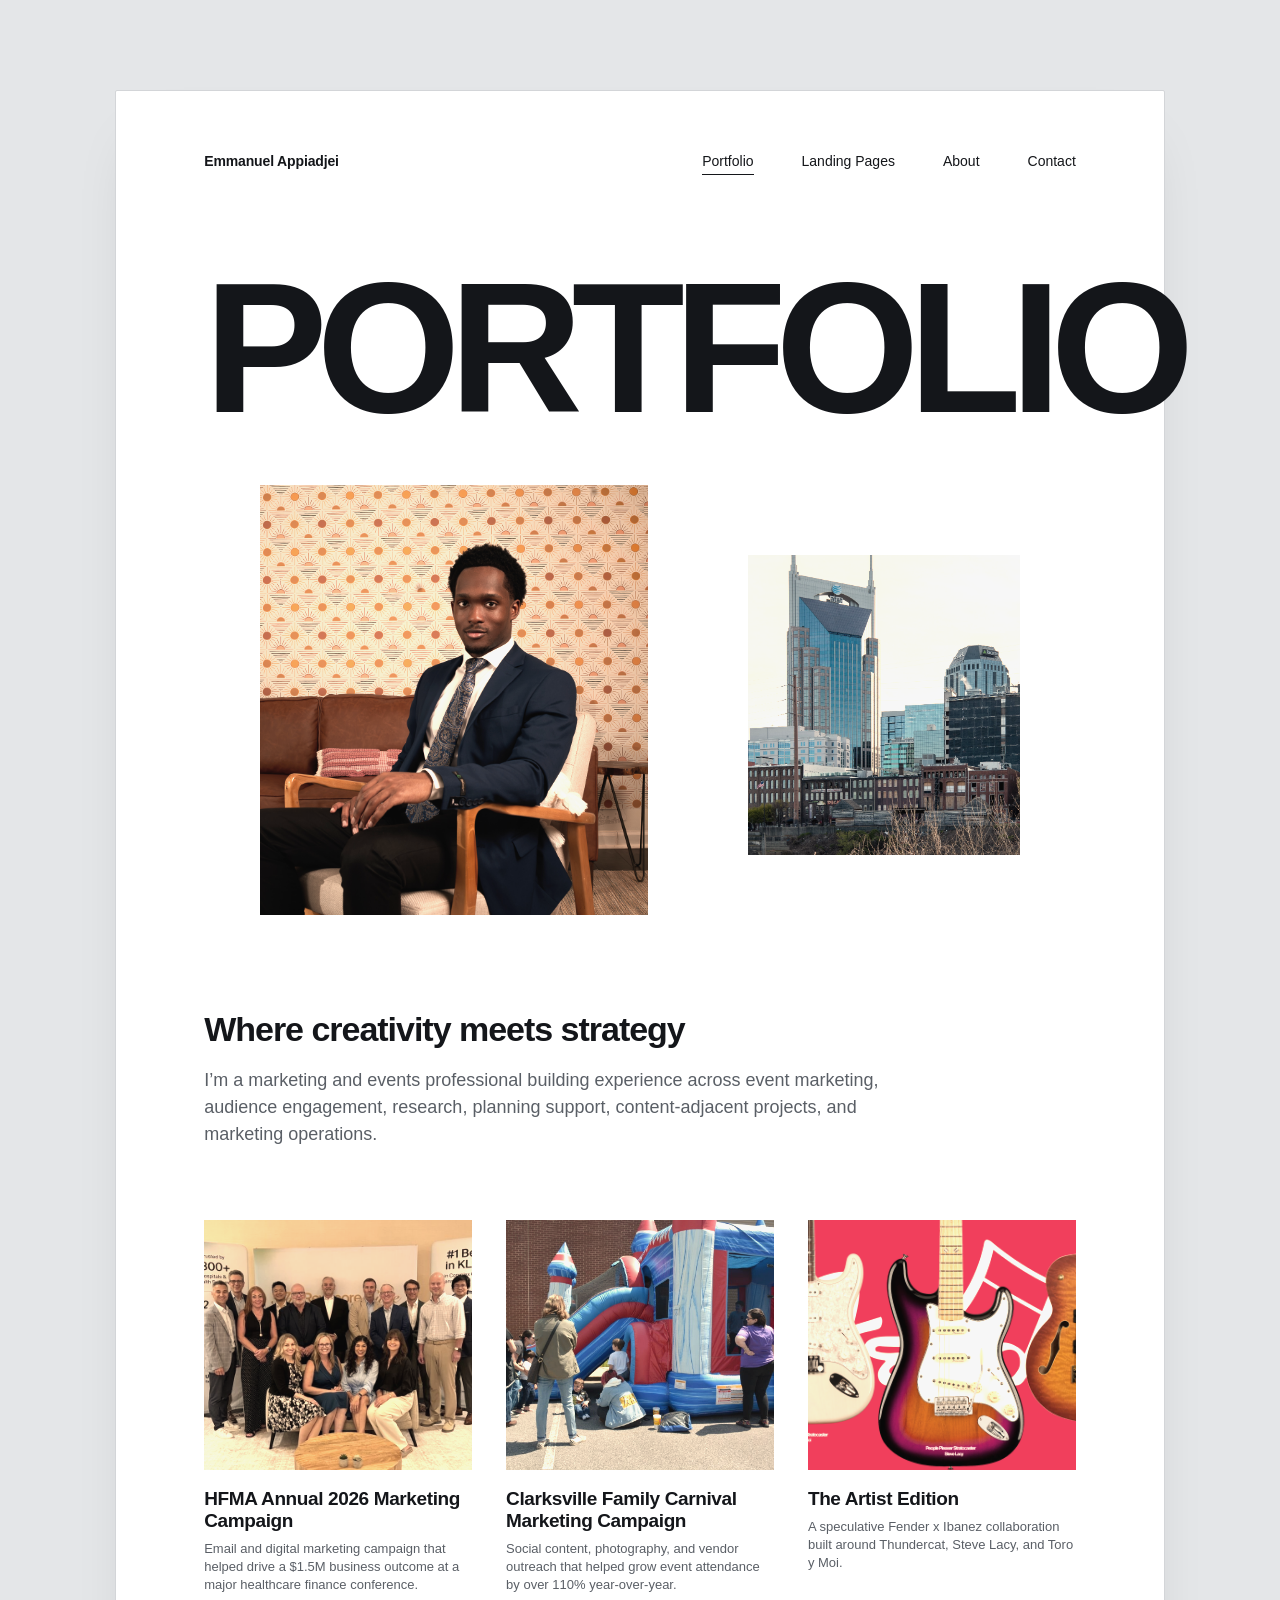
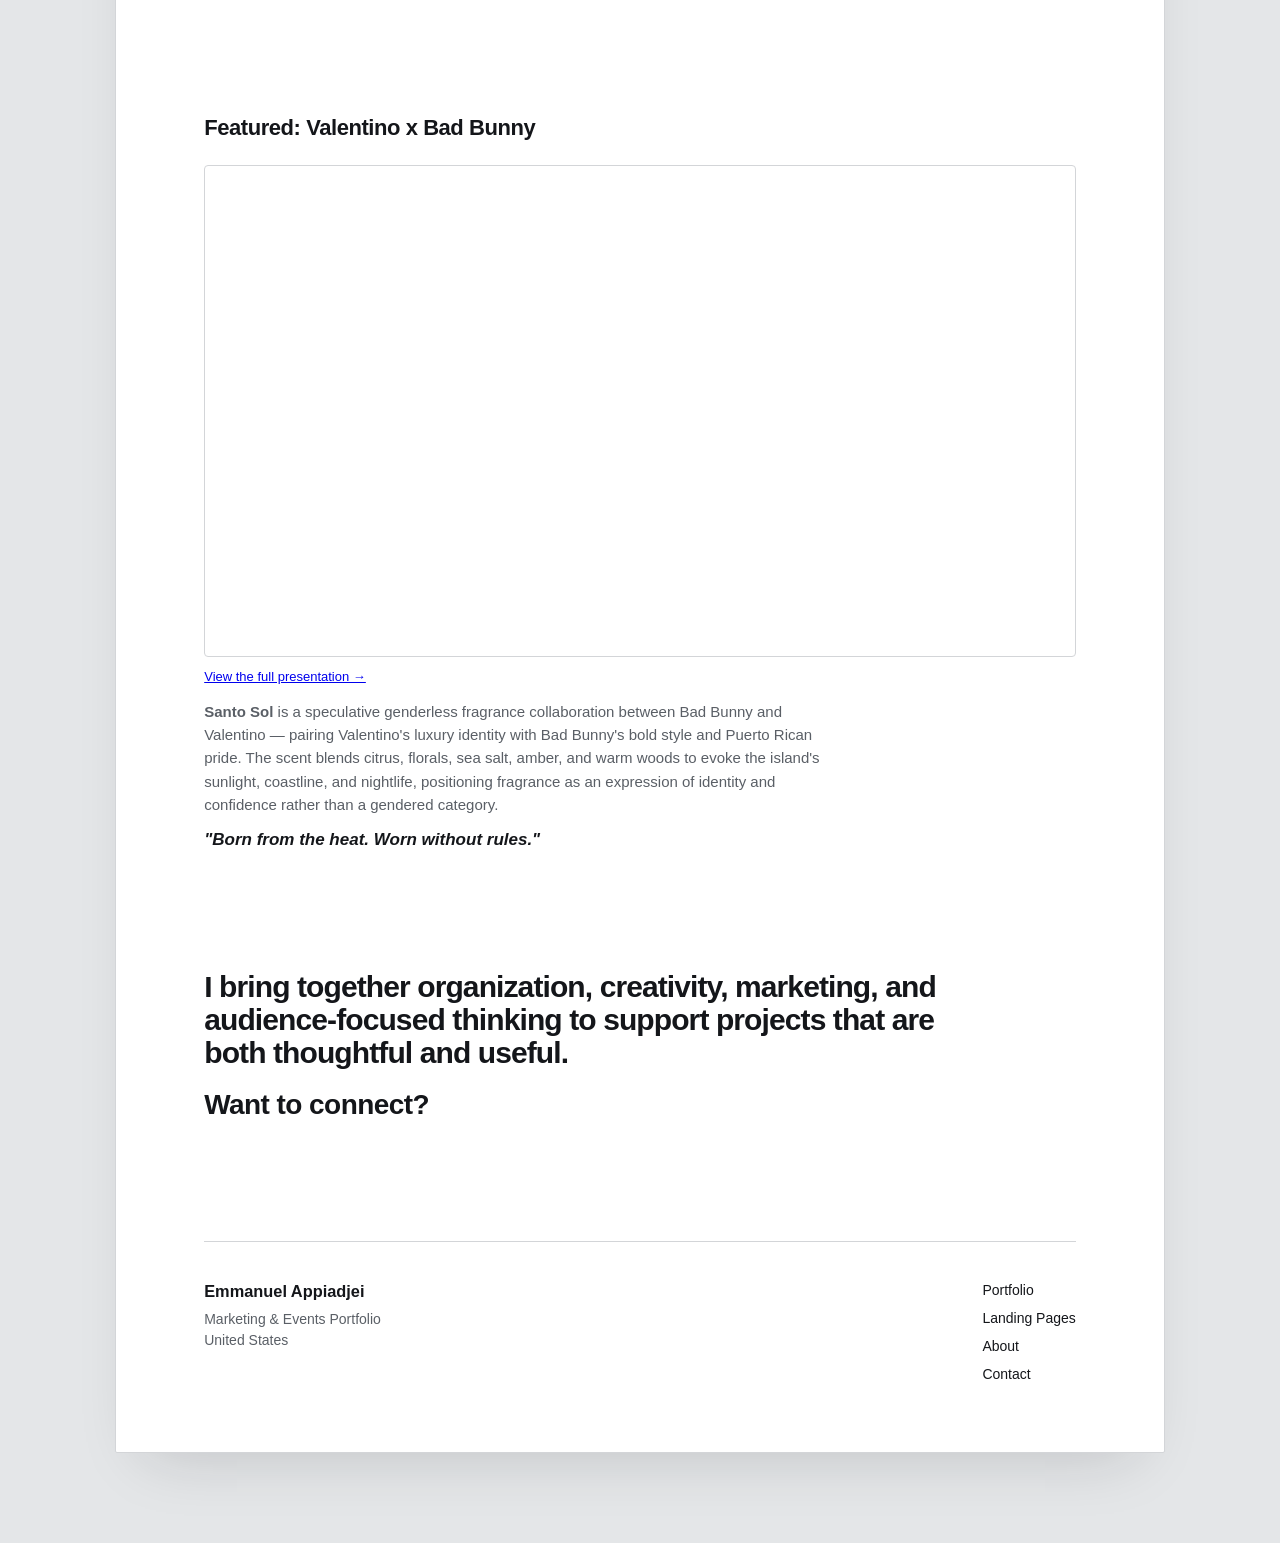
==== commit 7bdf0ebc: "Update index.html" ====
--- a/index.html
+++ b/index.html
@@ -91,7 +91,7 @@
         coastline, and nightlife, positioning fragrance as an expression of identity and confidence rather
         than a gendered category.
       </p>
-      <p class="featured-tagline">"Born from the sun. Rooted in Puerto Rico. Worn without rules."</p>
+      <p class="featured-tagline">"Born from the heat. Worn without rules."</p>
     </section>
 
     <section class="statement">
